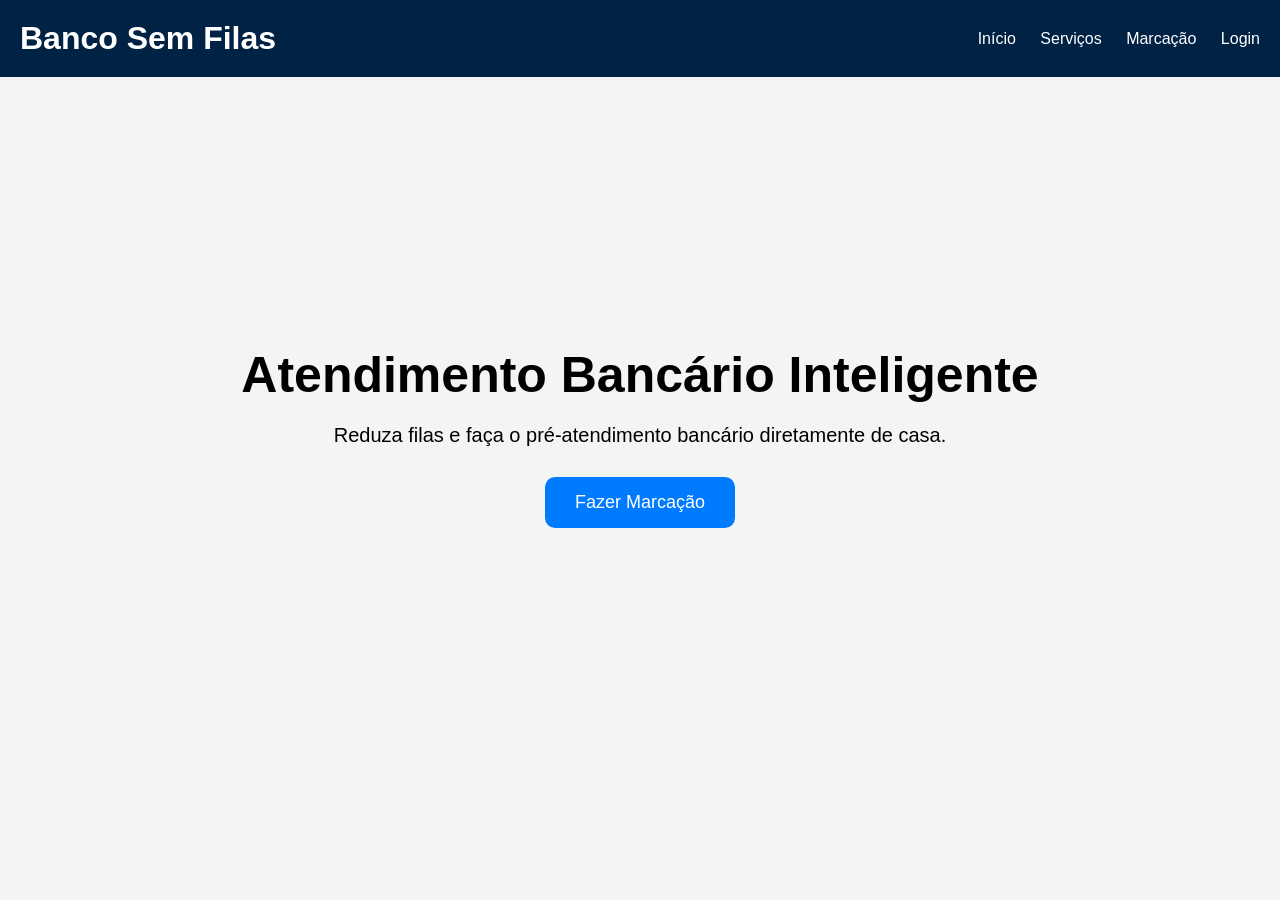
==== index.html/index.html @ ea30d504 "Add initial HTML structure, CSS styles, and JavaScript for Banco Sem Filas" ====
<!DOCTYPE html>
<html lang="pt">
<head>
    <meta charset="UTF-8">
    <meta name="viewport" content="width=device-width, initial-scale=1.0">
    <title>Banco Sem Filas</title>

    <link rel="stylesheet" href="css style/style.css">
</head>
<body>

    <header>
        <h1>Banco Sem Filas</h1>

        <nav>
            <a href="#">Início</a>
            <a href="#">Serviços</a>
            <a href="#">Marcação</a>
            <a href="#">Login</a>
        </nav> 
        
    </header>

    <main>

        <section class="hero">

            <h2>Atendimento Bancário Inteligente</h2>

            <p>
                Reduza filas e faça o pré-atendimento bancário diretamente de casa.
            </p>

            <button>Fazer Marcação</button>

        </section>

    </main>

    <script src="js/script.js"></script>

</body>
</html>
---- index.html/css style/style.css ----
*{
    margin:0;
    padding:0;
    box-sizing:border-box;
    font-family:Arial;
}

body{
    background:#f4f4f4;
}

header{
    background:#002244;
    color:white;
    padding:20px;

    display:flex;
    justify-content:space-between;
    align-items:center;
}

nav a{
    color:white;
    text-decoration:none;
    margin-left:20px;
}

.hero{
    height:80vh;

    display:flex;
    flex-direction:column;
    justify-content:center;
    align-items:center;

    text-align:center;
}

.hero h2{
    font-size:50px;
    margin-bottom:20px;
}

.hero p{
    font-size:20px;
    width:60%;
    margin-bottom:30px;
}

button{
    padding:15px 30px;
    border:none;
    background:#007bff;
    color:white;
    font-size:18px;
    border-radius:10px;
    cursor:pointer;
}
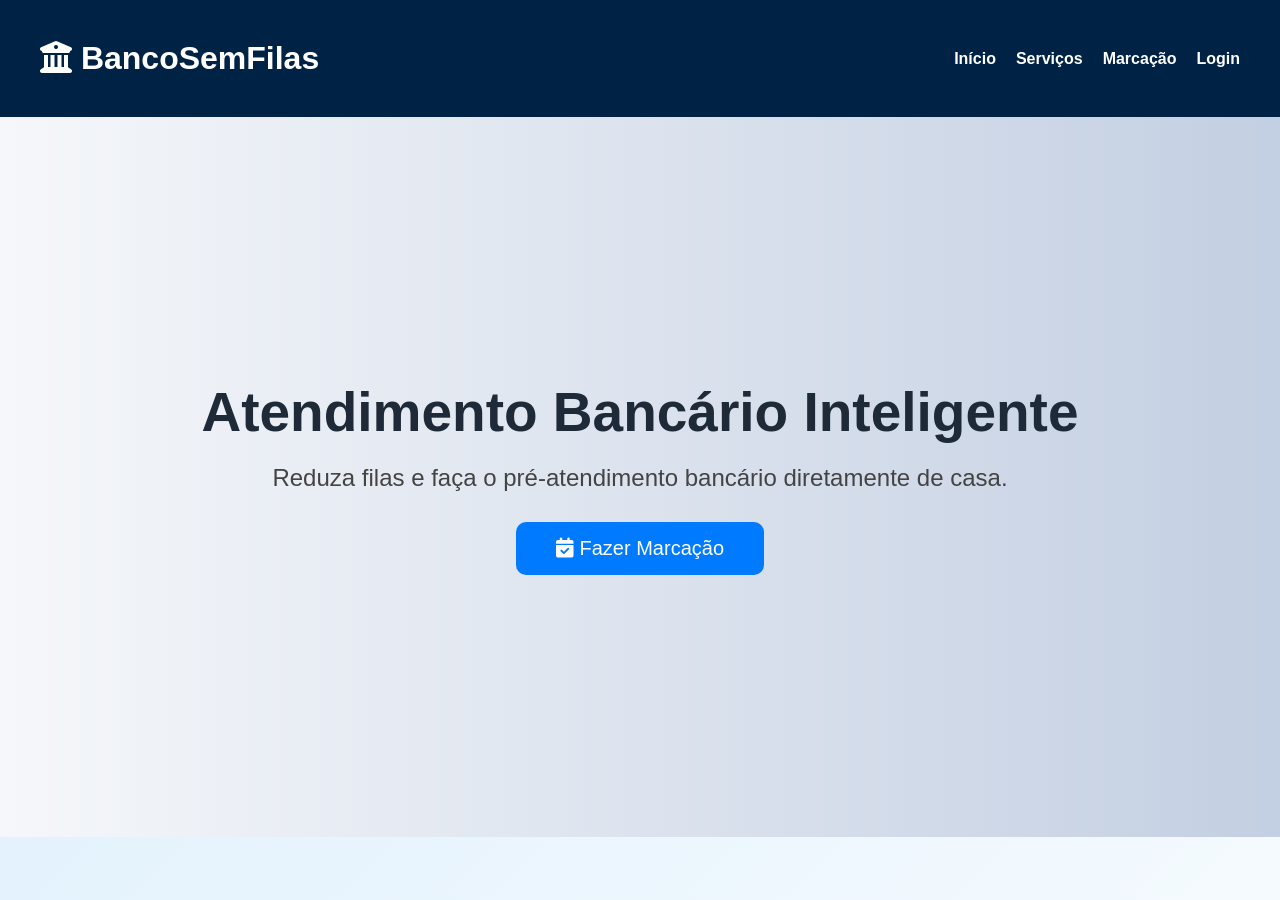
==== commit 32de7714: "melhorias visuais e de usabilidade" ====
--- a/index.html/index.html
+++ b/index.html/index.html
@@ -1,22 +1,37 @@
 <!DOCTYPE html>
 <html lang="pt">
 <head>
-    <meta charset="UTF-8">
-    <meta name="viewport" content="width=device-width, initial-scale=1.0">
-    <title>Banco Sem Filas</title>
+     
 
-    <link rel="stylesheet" href="css style/style.css">
+<meta charset="UTF-8">
+<meta name="viewport" content="width=device-width, initial-scale=1.0">
+
+<title>Banco Sem Filas</title>
+
+<link rel="stylesheet"
+href="https://cdnjs.cloudflare.com/ajax/libs/font-awesome/6.5.1/css/all.min.css">
+
+<link rel="stylesheet" href="style.css">
+
 </head>
 <body>
 
     <header>
-        <h1>Banco Sem Filas</h1>
+        <header>
+
+    <h1>
+        <i class="fas fa-university"></i> BancoSemFilas
+    </h1>
+
+    
+
+</header>
 
         <nav>
             <a href="#">Início</a>
             <a href="#">Serviços</a>
-            <a href="#">Marcação</a>
-            <a href="#">Login</a>
+            <a href="/marcação.html">Marcação</a>
+            <a href="/login.html">Login</a>
         </nav> 
         
     </header>
@@ -31,13 +46,13 @@
                 Reduza filas e faça o pré-atendimento bancário diretamente de casa.
             </p>
 
-            <button>Fazer Marcação</button>
+            <button><i class="fa-solid fa-calendar-check"></i> Fazer Marcação</button>
 
         </section>
 
-    </main>
+</main>
 
-    <script src="js/script.js"></script>
+ <script src="script.js"></script>
 
 </body>
 </html>
--- a/index.html/style.css
+++ b/index.html/style.css
@@ -0,0 +1,340 @@
+*{
+    margin:0;
+    padding:0;
+    box-sizing:border-box;
+    font-family:Arial;
+}
+
+body{
+    margin:0;
+    padding:0;
+    font-family:Arial, sans-serif;
+    background:linear-gradient(135deg, #e3f2fd, #ffffff);
+    overflow-x:hidden;
+
+}
+
+header{
+    background:#002244;
+    color:white;
+    padding:20px;
+
+    display:flex;
+    justify-content:space-between;
+    align-items:center;
+}
+
+nav a{
+    color:white;
+    text-decoration:none;
+    margin-left:20px;
+}
+
+.hero{
+    .hero{
+
+    height:80vh;
+
+    display:flex;
+
+    flex-direction:column;
+
+    justify-content:center;
+
+    align-items:center;
+
+    text-align:center;
+
+    animation:fadeIn 2s ease;
+}
+}
+
+.hero h2{
+    .hero h2{
+
+    font-size:65px;
+
+    color:#002244;
+
+    margin-bottom:20px;
+
+    animation:slideDown 1.5s ease;
+}
+
+.hero p{
+
+    font-size:22px;
+
+    color:#444;
+
+    margin-bottom:30px;
+}
+}
+
+.hero p{
+    font-size:20px;
+    width:60%;
+    margin-bottom:30px;
+}
+
+button{
+    .hero button{
+
+    padding:18px 40px;
+
+    border:none;
+
+    border-radius:12px;
+
+    background:linear-gradient(45deg,#007bff,#00c6ff);
+
+    color:white;
+
+    font-size:20px;
+
+    cursor:pointer;
+
+    transition:0.4s;
+
+    box-shadow:0 5px 15px rgba(0,0,0,0.2);
+}
+
+.hero button:hover{
+
+    transform:scale(1.1);
+
+    box-shadow:0 10px 25px rgba(0,0,0,0.3);
+}
+}
+
+.login-container{
+
+    width:350px;
+
+    background:white;
+
+    padding:40px;
+
+    margin:100px auto;
+
+    border-radius:15px;
+
+    box-shadow:0 0 10px rgba(0,0,0,0.2);
+
+    text-align:center;
+}
+
+.login-container h1{
+    margin-bottom:30px;
+}
+
+form{
+    display:flex;
+    flex-direction:column;
+}
+
+input{
+
+    padding:15px;
+
+    margin-bottom:20px;
+
+    border:1px solid #ccc;
+
+    border-radius:10px;
+
+    font-size:16px;
+}
+
+form button{
+    padding:15px;
+}
+
+.dashboard{
+
+    padding:40px;
+
+    text-align:center;
+}
+
+.cards{
+
+    display:flex;
+
+    justify-content:center;
+
+    gap:20px;
+
+    margin-top:40px;
+
+    flex-wrap:wrap;
+}
+
+.card{
+
+    background:white;
+
+    width:250px;
+
+    padding:30px;
+
+    border-radius:15px;
+
+    box-shadow:0 0 10px rgba(0,0,0,0.2);
+}
+
+.card h2{
+
+    margin-bottom:20px;
+
+    color:#002244;
+}
+
+.card p{
+
+    font-size:40px;
+
+    font-weight:bold;
+
+    color:#007bff;
+}
+
+nav{
+
+    background:#002244;
+
+    color:white;
+
+    padding:20px;
+
+    display:flex;
+
+    justify-content:space-between;
+
+    align-items:center;
+}
+
+nav ul{
+
+    display:flex;
+
+    list-style:none;
+
+    gap:20px;
+}
+
+nav a{
+
+    color:white;
+
+    text-decoration:none;
+
+    font-weight:bold;
+}
+
+nav a:hover{
+
+    color:#00aaff;
+}
+
+@keyframes fadeIn{
+
+    from{
+
+        opacity:0;
+    }
+
+    to{
+
+        opacity:1;
+    }
+}
+
+@keyframes slideDown{
+
+    from{
+
+        transform:translateY(-50px);
+
+        opacity:0;
+    }
+
+    to{
+
+        transform:translateY(0);
+
+        opacity:1;
+    }
+}
+
+.hero{
+    height: 80vh;
+
+    display: flex;
+
+    flex-direction: column;
+
+    justify-content: center;
+
+    align-items: center;
+
+    text-align: center;
+
+    background: linear-gradient(to right, #f5f7fa, #c3cfe2);
+
+    animation: aparecer 1.5s ease;
+}
+
+.hero h2{
+    font-size: 55px;
+
+    color: #1e2a38;
+
+    margin-bottom: 20px;
+}
+
+.hero p{
+    font-size: 24px;
+
+    color: #444;
+
+    margin-bottom: 30px;
+}
+
+.hero button{
+    padding: 15px 40px;
+
+    border: none;
+
+    border-radius: 10px;
+
+    background-color: #007bff;
+
+    color: white;
+
+    font-size: 20px;
+
+    cursor: pointer;
+
+    transition: 0.3s;
+}
+
+.hero button:hover{
+    background-color: #0056b3;
+
+    transform: scale(1.05);
+}
+
+@keyframes aparecer{
+    from{
+        opacity: 0;
+
+        transform: translateY(40px);
+    }
+
+    to{
+        opacity: 1;
+
+        transform: translateY(0);
+    }
+}
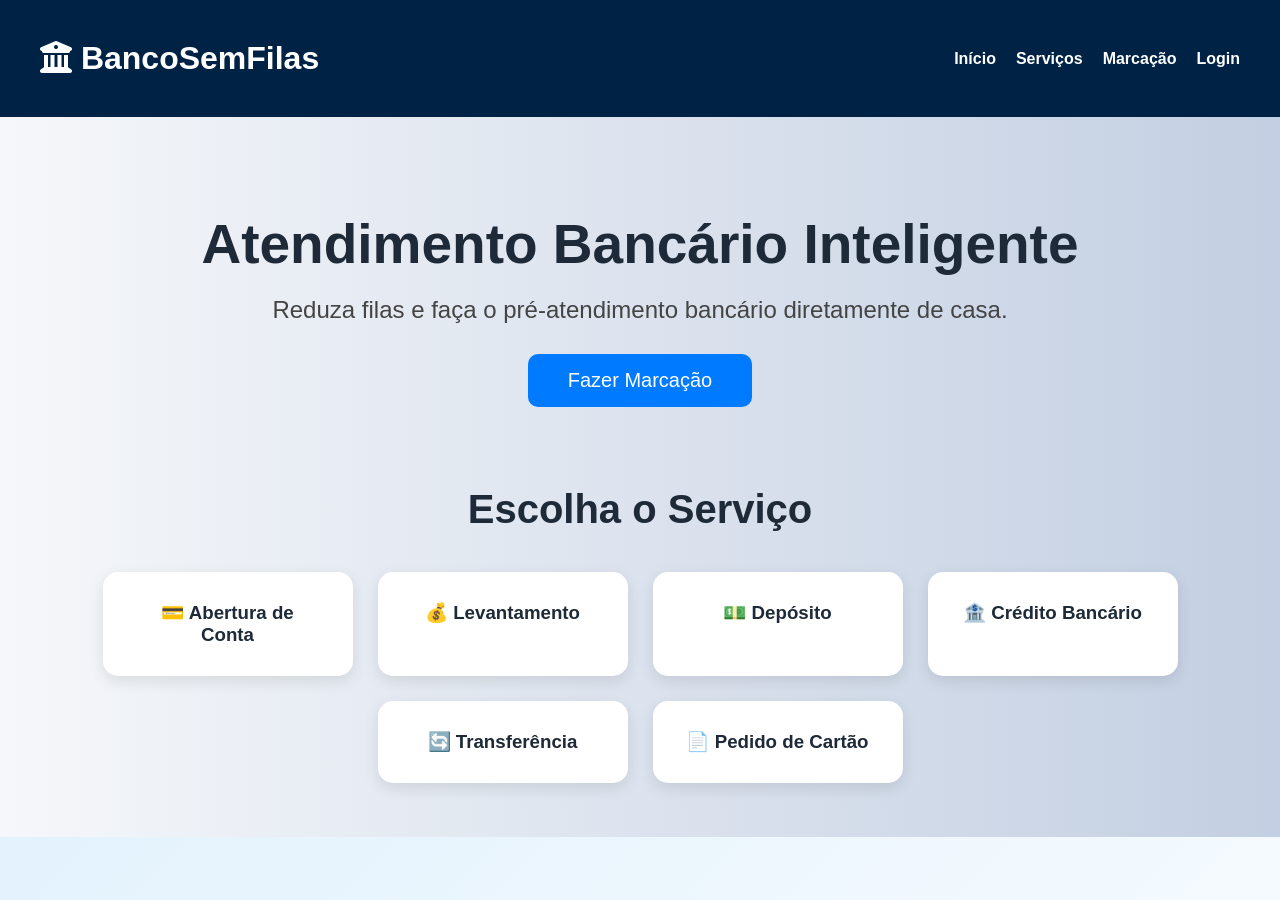
==== commit 5cd4129a: "melhorias no design e na responsividade do site, além de ajustes no layout para melhor experiência d" ====
--- a/index.html/index.html
+++ b/index.html/index.html
@@ -46,7 +46,40 @@
                 Reduza filas e faça o pré-atendimento bancário diretamente de casa.
             </p>
 
-            <button><i class="fa-solid fa-calendar-check"></i> Fazer Marcação</button>
+            <button>Fazer Marcação</button>
+            <section class="servicos">
+
+    <h2>Escolha o Serviço</h2>
+
+    <div class="cards">
+
+        <div class="card">
+            <h3>💳 Abertura de Conta</h3>
+        </div>
+
+        <div class="card">
+            <h3>💰 Levantamento</h3>
+        </div>
+
+        <div class="card">
+            <h3>💵 Depósito</h3>
+        </div>
+
+        <div class="card">
+            <h3>🏦 Crédito Bancário</h3>
+        </div>
+
+        <div class="card">
+            <h3>🔄 Transferência</h3>
+        </div>
+
+        <div class="card">
+            <h3>📄 Pedido de Cartão</h3>
+        </div>
+
+    </div>
+
+</section>
 
         </section>
 
--- a/index.html/style.css
+++ b/index.html/style.css
@@ -18,7 +18,6 @@
     background:#002244;
     color:white;
     padding:20px;
-
     display:flex;
     justify-content:space-between;
     align-items:center;
@@ -31,45 +30,29 @@
 }
 
 .hero{
-    .hero{
-
-    height:80vh;
-
-    display:flex;
-
+    min-height:60vh;
+    display:flex;
     flex-direction:column;
-
     justify-content:center;
-
     align-items:center;
-
     text-align:center;
-
+    padding-top:120px;
     animation:fadeIn 2s ease;
 }
-}
 
 .hero h2{
-    .hero h2{
-
     font-size:65px;
-
-    color:#002244;
-
+    color:#1e2a38;
     margin-bottom:20px;
-
     animation:slideDown 1.5s ease;
 }
 
 .hero p{
-
     font-size:22px;
-
     color:#444;
-
     margin-bottom:30px;
 }
-}
+
 
 .hero p{
     font-size:20px;
@@ -79,7 +62,6 @@
 
 button{
     .hero button{
-
     padding:18px 40px;
 
     border:none;
@@ -337,4 +319,46 @@
 
         transform: translateY(0);
     }
+}
+
+.servicos{
+    padding: 80px 20px;
+    text-align: center;
+}
+
+.servicos h2{
+    font-size: 40px;
+    margin-bottom: 40px;
+}
+
+.cards{
+    display: flex;
+    flex-wrap: wrap;
+    justify-content: center;
+    gap: 25px;
+}
+
+.card{
+    width: 250px;
+    padding: 30px;
+
+    background: white;
+
+    border-radius: 15px;
+
+    box-shadow: 0 5px 15px rgba(0,0,0,0.1);
+
+    transition: 0.3s;
+
+    cursor: pointer;
+}
+
+.card:hover{
+    transform: translateY(-10px);
+
+    box-shadow: 0 10px 25px rgba(0,0,0,0.2);
+}
+
+.card h3{
+    color: #1e2a38;
 }
